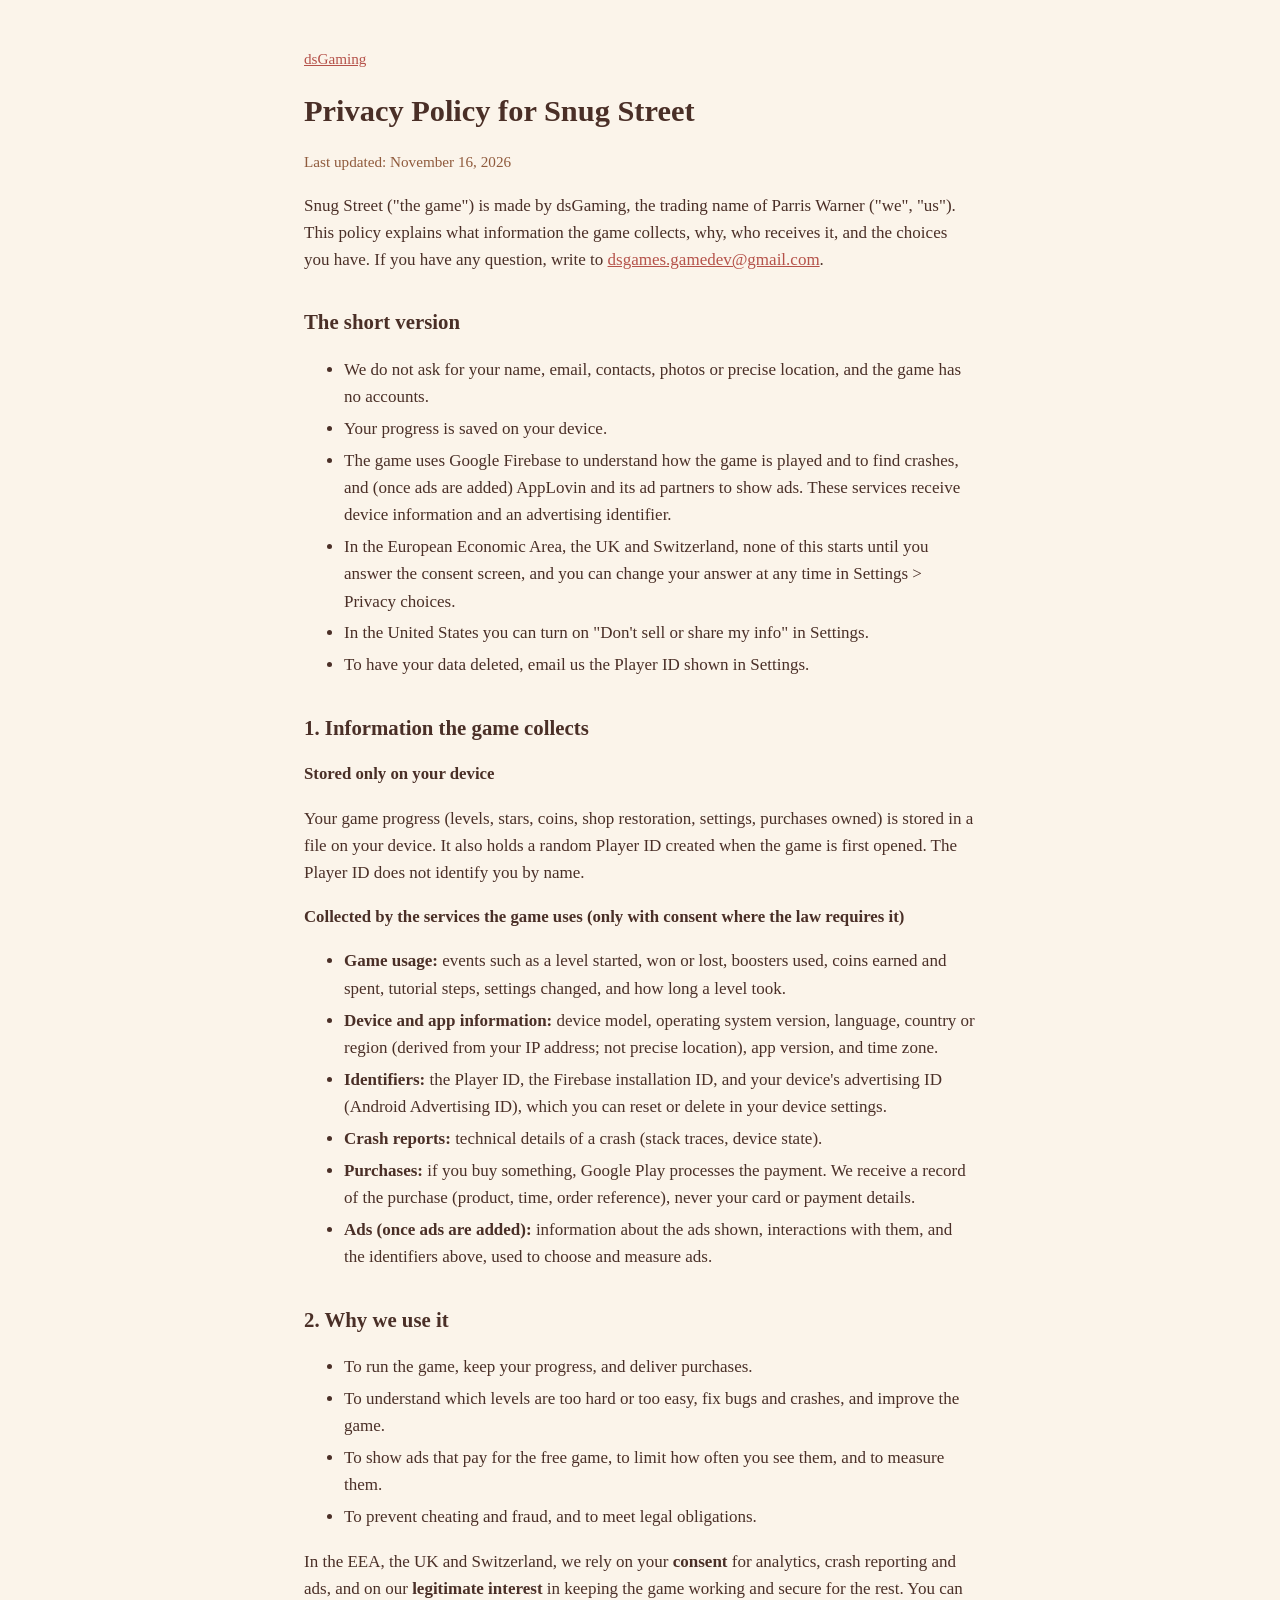
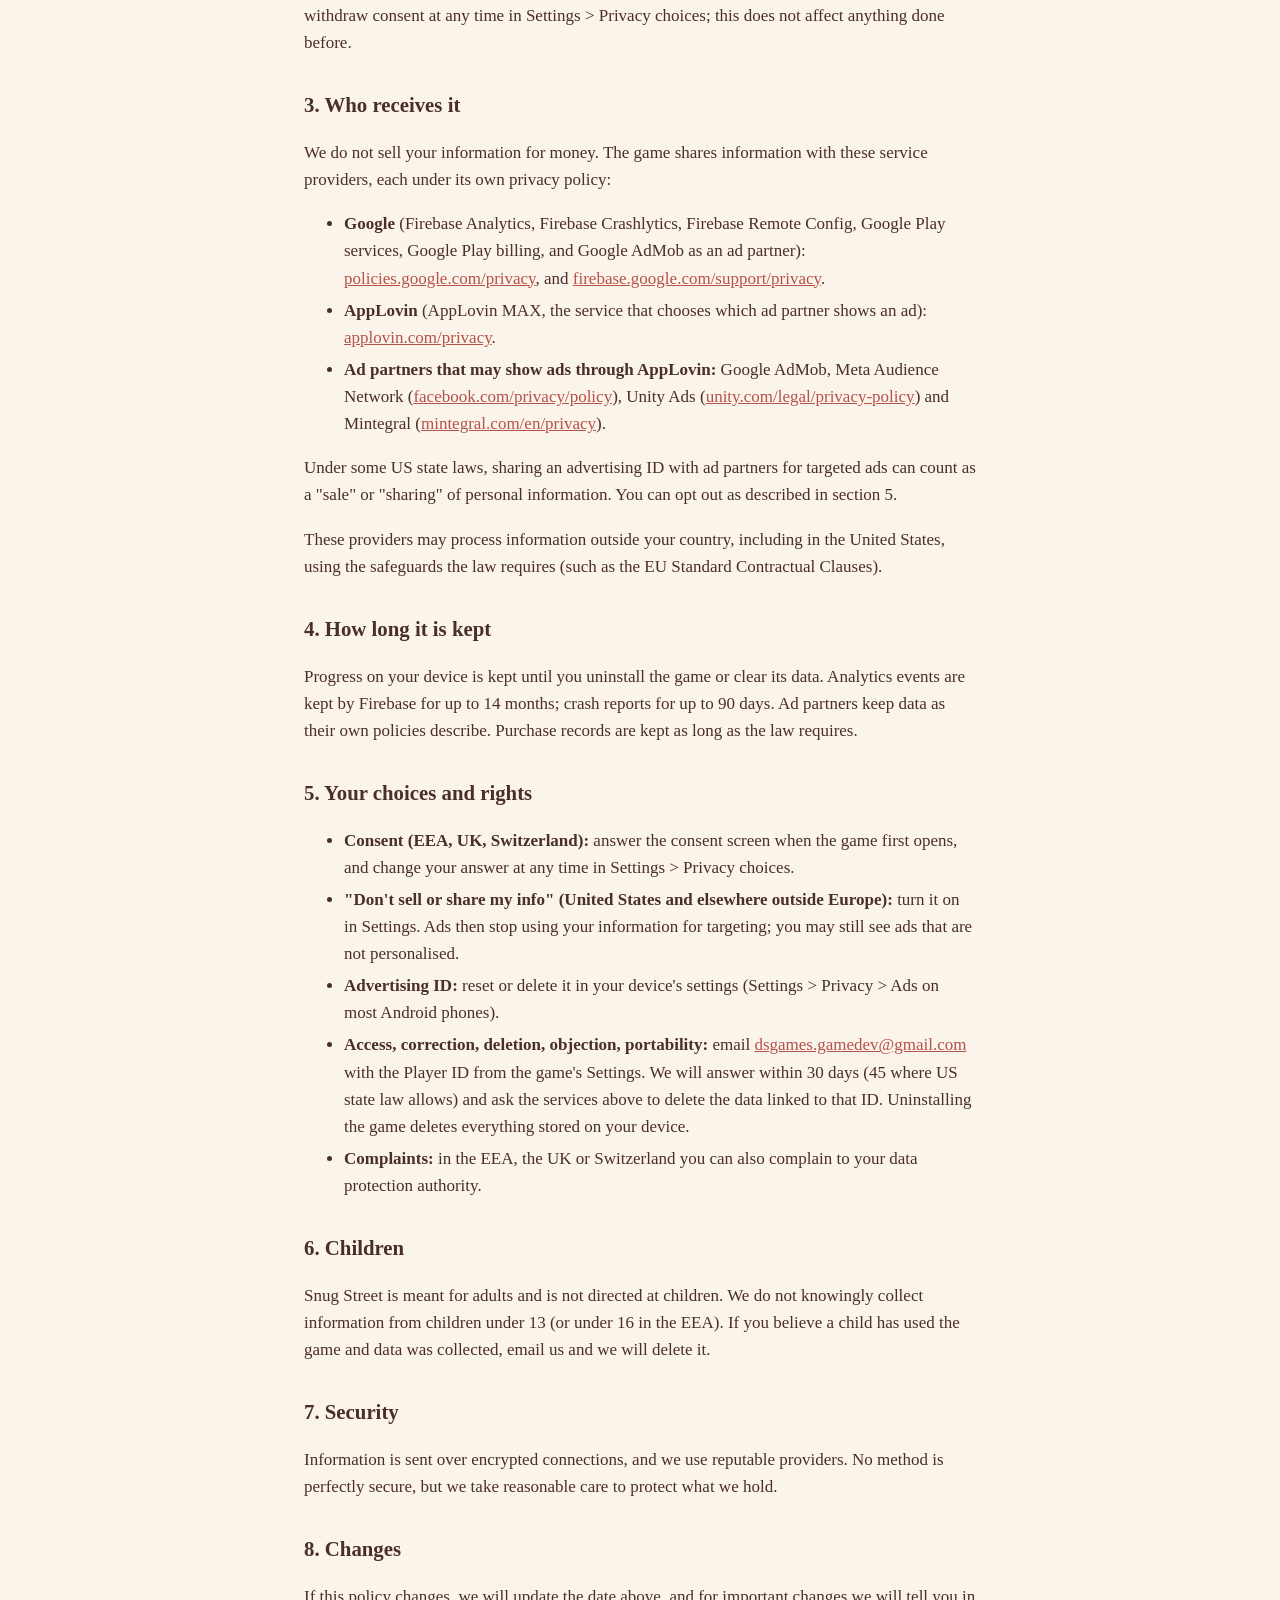
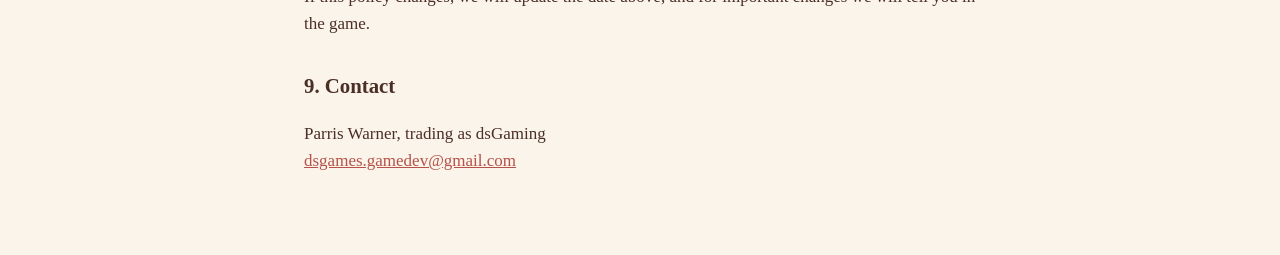
==== privacy.html @ 429a9362 "Privacy policy, terms and contact Co-Authored-By: Claude Opus 5.5 <noreply@anthropic.com>" ====
<!doctype html>
<html lang="en">
<head>
<meta charset="utf-8">
<meta name="viewport" content="width=device-width, initial-scale=1">
<title>Snug Street: Privacy Policy</title>
<link rel="stylesheet" href="style.css">
</head>
<body>
<main>
<p class="back"><a href="index.html">dsGaming</a></p>
<h1>Privacy Policy for Snug Street</h1>
<p class="meta">Last updated: November 16, 2026</p>

<p>Snug Street ("the game") is made by dsGaming, the trading name of Parris Warner ("we", "us"). This policy explains
what information the game collects, why, who receives it, and the choices you have. If you have any question, write to
<a href="mailto:dsgames.gamedev@gmail.com">dsgames.gamedev@gmail.com</a>.</p>

<h2>The short version</h2>
<ul>
<li>We do not ask for your name, email, contacts, photos or precise location, and the game has no accounts.</li>
<li>Your progress is saved on your device.</li>
<li>The game uses Google Firebase to understand how the game is played and to find crashes, and (once ads are
added) AppLovin and its ad partners to show ads. These services receive device information and an advertising
identifier.</li>
<li>In the European Economic Area, the UK and Switzerland, none of this starts until you answer the consent screen,
and you can change your answer at any time in Settings &gt; Privacy choices.</li>
<li>In the United States you can turn on "Don't sell or share my info" in Settings.</li>
<li>To have your data deleted, email us the Player ID shown in Settings.</li>
</ul>

<h2>1. Information the game collects</h2>
<h3>Stored only on your device</h3>
<p>Your game progress (levels, stars, coins, shop restoration, settings, purchases owned) is stored in a file on your
device. It also holds a random Player ID created when the game is first opened. The Player ID does not identify you
by name.</p>

<h3>Collected by the services the game uses (only with consent where the law requires it)</h3>
<ul>
<li><strong>Game usage:</strong> events such as a level started, won or lost, boosters used, coins earned and spent,
tutorial steps, settings changed, and how long a level took.</li>
<li><strong>Device and app information:</strong> device model, operating system version, language, country or
region (derived from your IP address; not precise location), app version, and time zone.</li>
<li><strong>Identifiers:</strong> the Player ID, the Firebase installation ID, and your device's advertising ID
(Android Advertising ID), which you can reset or delete in your device settings.</li>
<li><strong>Crash reports:</strong> technical details of a crash (stack traces, device state).</li>
<li><strong>Purchases:</strong> if you buy something, Google Play processes the payment. We receive a record of the
purchase (product, time, order reference), never your card or payment details.</li>
<li><strong>Ads (once ads are added):</strong> information about the ads shown, interactions with them, and the
identifiers above, used to choose and measure ads.</li>
</ul>

<h2>2. Why we use it</h2>
<ul>
<li>To run the game, keep your progress, and deliver purchases.</li>
<li>To understand which levels are too hard or too easy, fix bugs and crashes, and improve the game.</li>
<li>To show ads that pay for the free game, to limit how often you see them, and to measure them.</li>
<li>To prevent cheating and fraud, and to meet legal obligations.</li>
</ul>
<p>In the EEA, the UK and Switzerland, we rely on your <strong>consent</strong> for analytics, crash reporting and ads,
and on our <strong>legitimate interest</strong> in keeping the game working and secure for the rest. You can withdraw
consent at any time in Settings &gt; Privacy choices; this does not affect anything done before.</p>

<h2>3. Who receives it</h2>
<p>We do not sell your information for money. The game shares information with these service providers, each under
its own privacy policy:</p>
<ul>
<li><strong>Google</strong> (Firebase Analytics, Firebase Crashlytics, Firebase Remote Config, Google Play services,
Google Play billing, and Google AdMob as an ad partner): <a href="https://policies.google.com/privacy">policies.google.com/privacy</a>,
and <a href="https://firebase.google.com/support/privacy">firebase.google.com/support/privacy</a>.</li>
<li><strong>AppLovin</strong> (AppLovin MAX, the service that chooses which ad partner shows an ad):
<a href="https://www.applovin.com/privacy/">applovin.com/privacy</a>.</li>
<li><strong>Ad partners that may show ads through AppLovin:</strong> Google AdMob, Meta Audience Network
(<a href="https://www.facebook.com/privacy/policy/">facebook.com/privacy/policy</a>), Unity Ads
(<a href="https://unity.com/legal/privacy-policy">unity.com/legal/privacy-policy</a>) and Mintegral
(<a href="https://www.mintegral.com/en/privacy">mintegral.com/en/privacy</a>).</li>
</ul>
<p>Under some US state laws, sharing an advertising ID with ad partners for targeted ads can count as a "sale" or
"sharing" of personal information. You can opt out as described in section 5.</p>
<p>These providers may process information outside your country, including in the United States, using the safeguards
the law requires (such as the EU Standard Contractual Clauses).</p>

<h2>4. How long it is kept</h2>
<p>Progress on your device is kept until you uninstall the game or clear its data. Analytics events are kept by
Firebase for up to 14 months; crash reports for up to 90 days. Ad partners keep data as their own policies describe.
Purchase records are kept as long as the law requires.</p>

<h2>5. Your choices and rights</h2>
<ul>
<li><strong>Consent (EEA, UK, Switzerland):</strong> answer the consent screen when the game first opens, and change
your answer at any time in Settings &gt; Privacy choices.</li>
<li><strong>"Don't sell or share my info" (United States and elsewhere outside Europe):</strong> turn it on in
Settings. Ads then stop using your information for targeting; you may still see ads that are not personalised.</li>
<li><strong>Advertising ID:</strong> reset or delete it in your device's settings (Settings &gt; Privacy &gt; Ads on
most Android phones).</li>
<li><strong>Access, correction, deletion, objection, portability:</strong> email
<a href="mailto:dsgames.gamedev@gmail.com">dsgames.gamedev@gmail.com</a> with the Player ID from the game's Settings. We will answer
within 30 days (45 where US state law allows) and ask the services above to delete the data linked to that ID.
Uninstalling the game deletes everything stored on your device.</li>
<li><strong>Complaints:</strong> in the EEA, the UK or Switzerland you can also complain to your data protection
authority.</li>
</ul>

<h2>6. Children</h2>
<p>Snug Street is meant for adults and is not directed at children. We do not knowingly collect information from
children under 13 (or under 16 in the EEA). If you believe a child has used the game and data was collected, email us
and we will delete it.</p>

<h2>7. Security</h2>
<p>Information is sent over encrypted connections, and we use reputable providers. No method is perfectly secure, but
we take reasonable care to protect what we hold.</p>

<h2>8. Changes</h2>
<p>If this policy changes, we will update the date above, and for important changes we will tell you in the game.</p>

<h2>9. Contact</h2>
<p>Parris Warner, trading as dsGaming<br>
<a href="mailto:dsgames.gamedev@gmail.com">dsgames.gamedev@gmail.com</a></p>
</main>
</body>
</html>
---- style.css ----
:root { --bg: #fbf4ea; --ink: #4a2f27; --soft: #8f5a3c; --link: #b5524a; }
@media (prefers-color-scheme: dark) { :root { --bg: #2b211d; --ink: #f3e6d6; --soft: #d6b393; --link: #f0a08f; } }
html { background: var(--bg); }
body { margin: 0; color: var(--ink); font: 17px/1.6 Georgia, "Times New Roman", serif; }
main { max-width: 42rem; margin: 0 auto; padding: 2rem 16px 4rem; }
h1 { font-size: 1.9rem; line-height: 1.25; }
h2 { font-size: 1.3rem; margin-top: 2rem; }
h3 { font-size: 1.05rem; }
a { color: var(--link); }
.meta, .back { color: var(--soft); font-size: 0.95rem; }
li { margin: 0.3rem 0; }
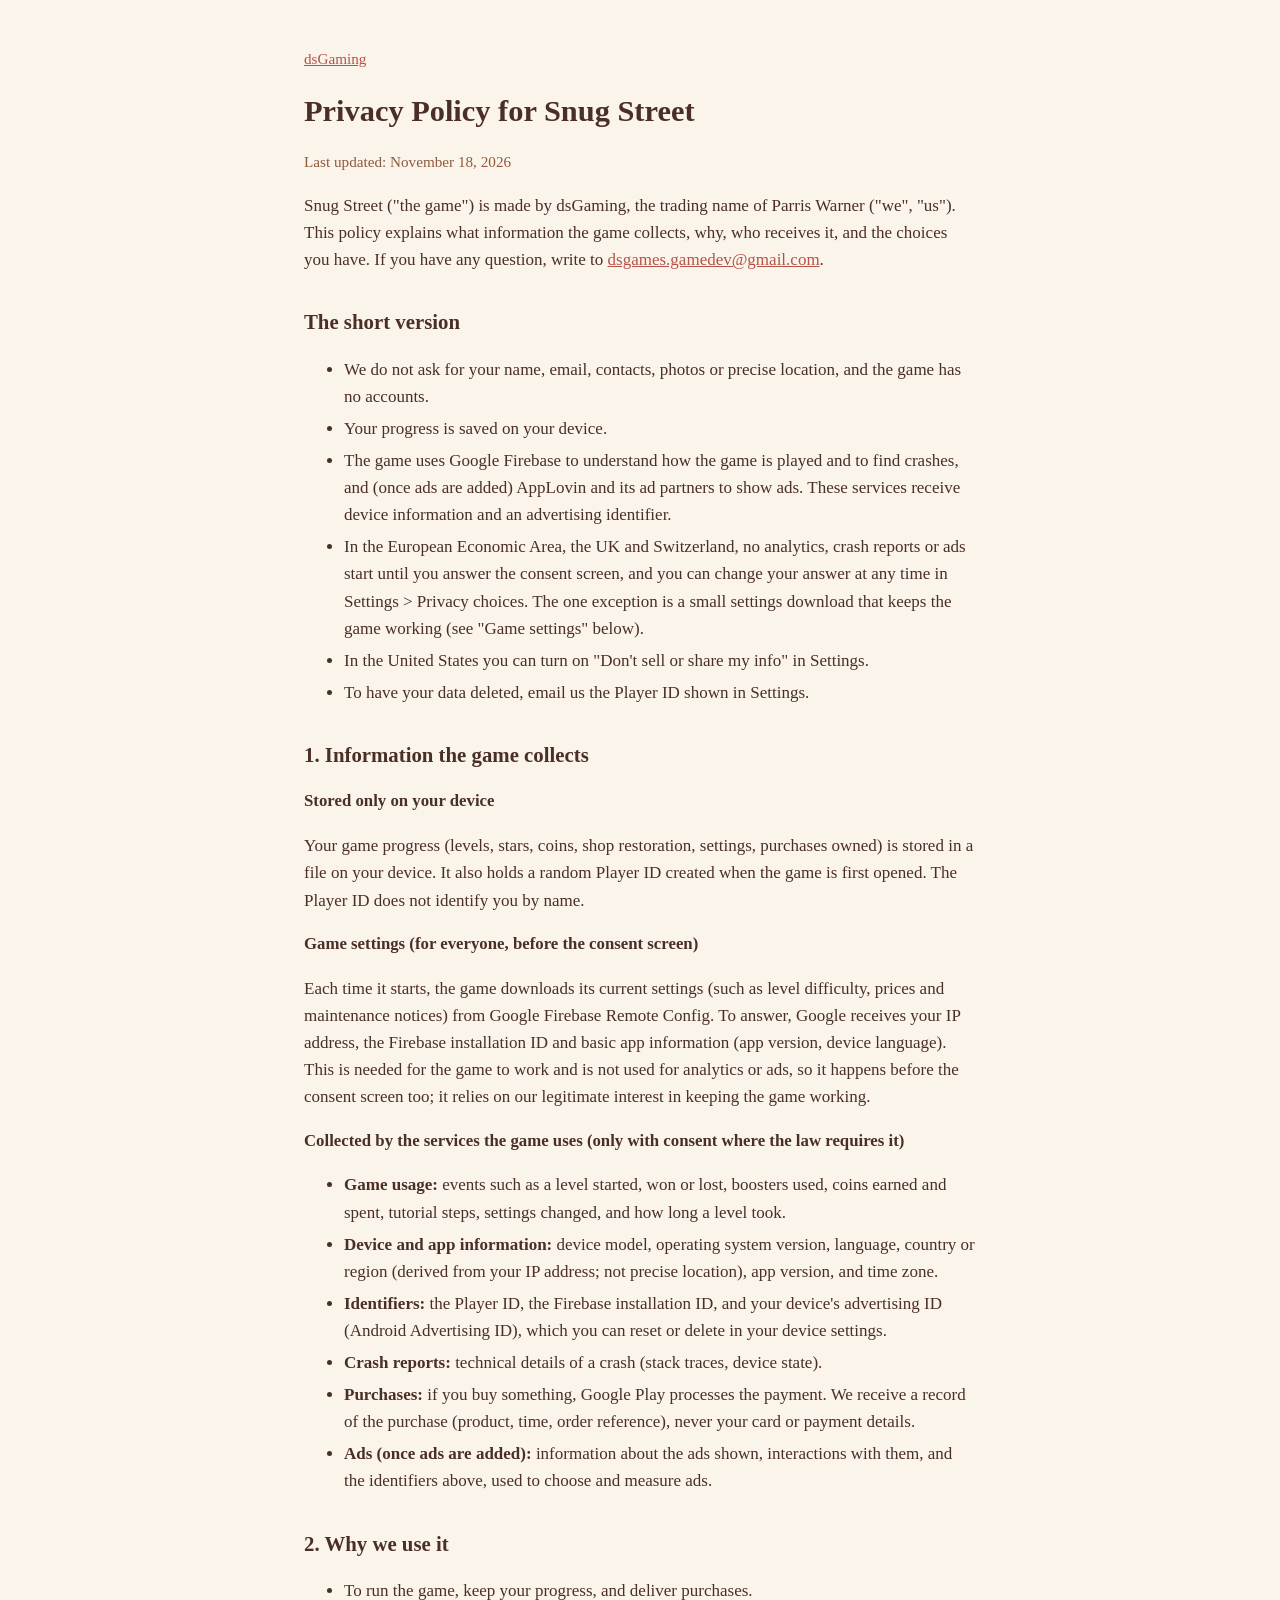
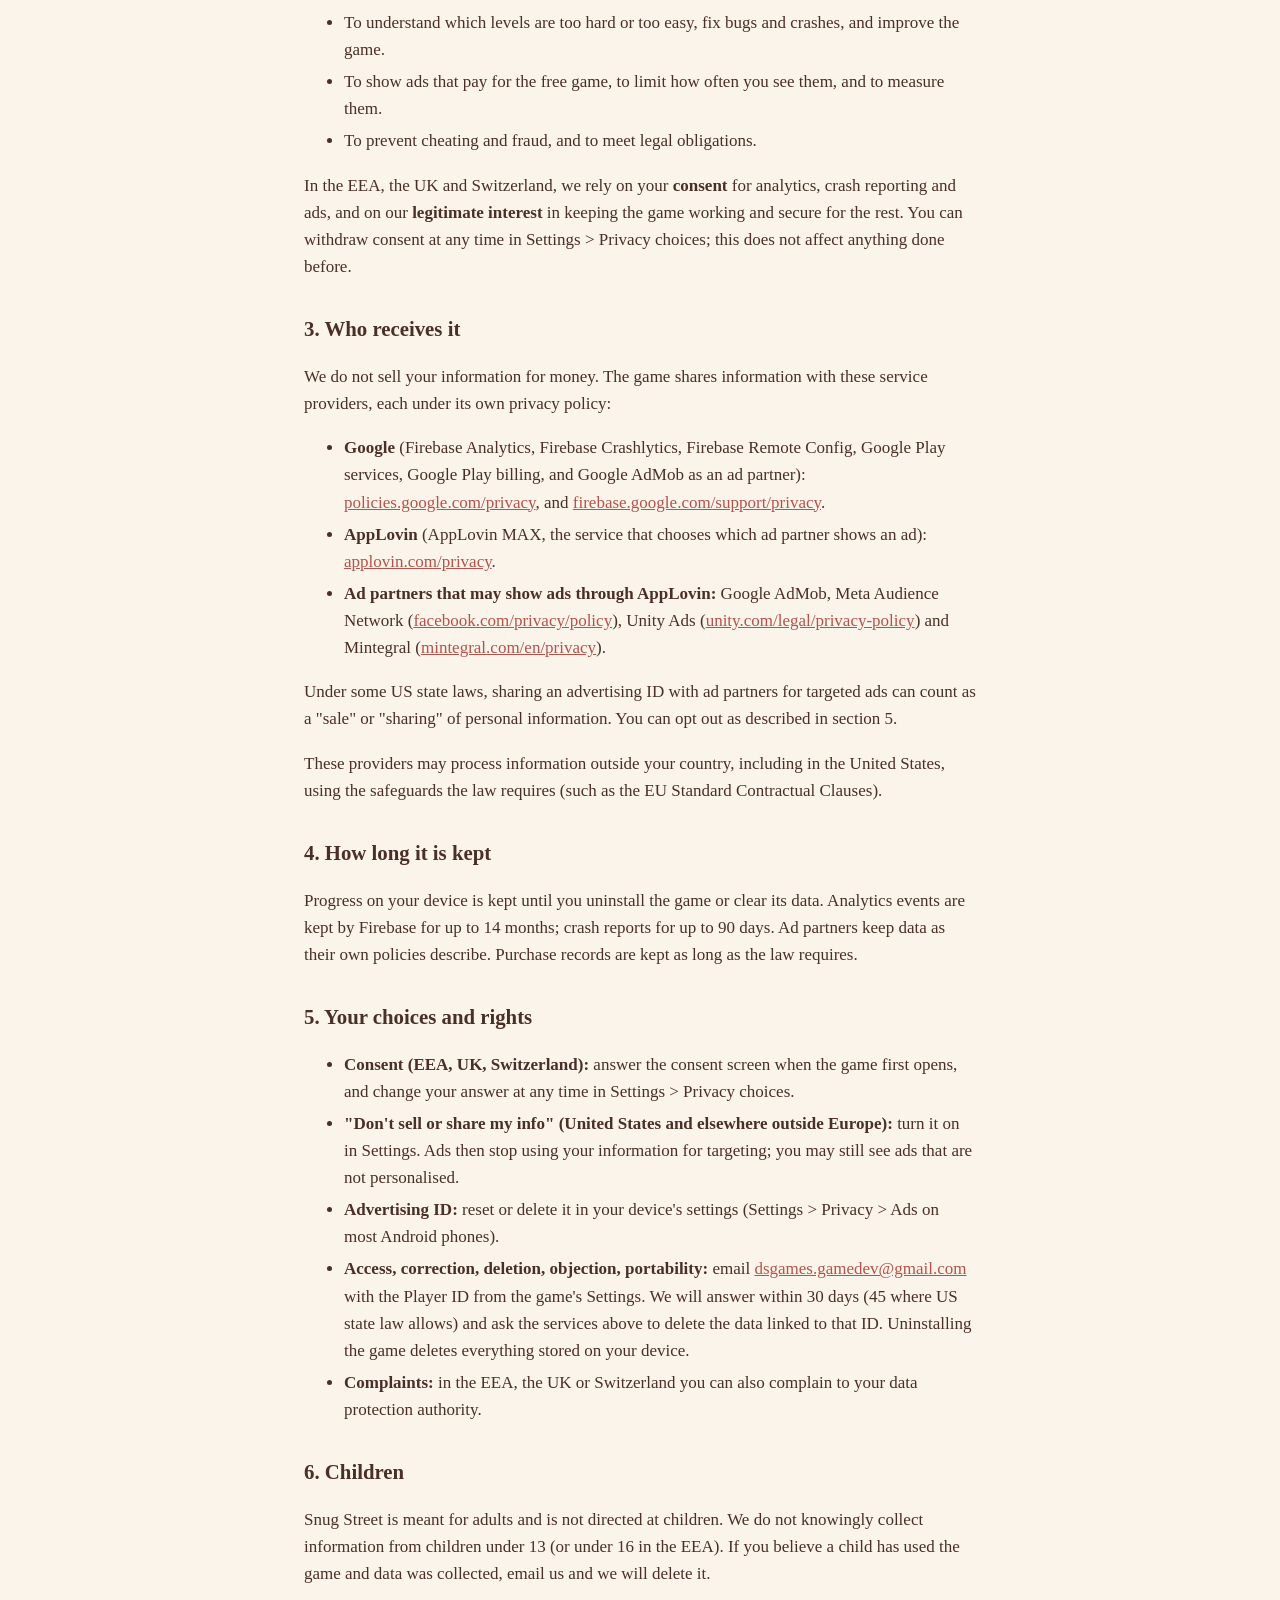
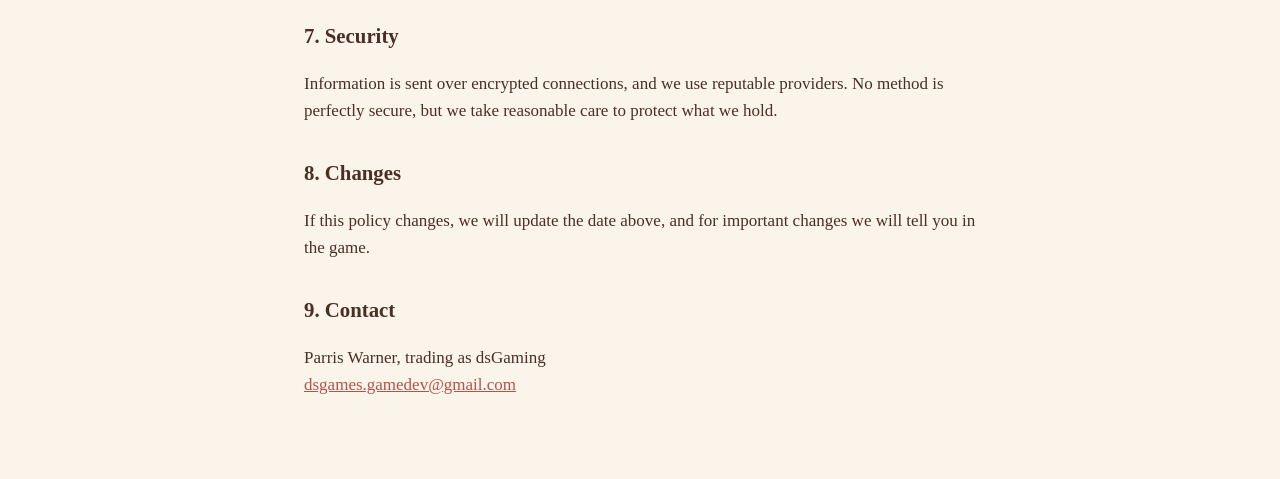
==== commit 3baeba67: "Privacy policy: game settings download before the consent screen" ====
--- a/privacy.html
+++ b/privacy.html
@@ -10,7 +10,7 @@
 <main>
 <p class="back"><a href="index.html">dsGaming</a></p>
 <h1>Privacy Policy for Snug Street</h1>
-<p class="meta">Last updated: November 16, 2026</p>
+<p class="meta">Last updated: November 18, 2026</p>
 
 <p>Snug Street ("the game") is made by dsGaming, the trading name of Parris Warner ("we", "us"). This policy explains
 what information the game collects, why, who receives it, and the choices you have. If you have any question, write to
@@ -23,8 +23,9 @@
 <li>The game uses Google Firebase to understand how the game is played and to find crashes, and (once ads are
 added) AppLovin and its ad partners to show ads. These services receive device information and an advertising
 identifier.</li>
-<li>In the European Economic Area, the UK and Switzerland, none of this starts until you answer the consent screen,
-and you can change your answer at any time in Settings &gt; Privacy choices.</li>
+<li>In the European Economic Area, the UK and Switzerland, no analytics, crash reports or ads start until you answer
+the consent screen, and you can change your answer at any time in Settings &gt; Privacy choices. The one exception is
+a small settings download that keeps the game working (see "Game settings" below).</li>
 <li>In the United States you can turn on "Don't sell or share my info" in Settings.</li>
 <li>To have your data deleted, email us the Player ID shown in Settings.</li>
 </ul>
@@ -34,6 +35,13 @@
 <p>Your game progress (levels, stars, coins, shop restoration, settings, purchases owned) is stored in a file on your
 device. It also holds a random Player ID created when the game is first opened. The Player ID does not identify you
 by name.</p>
+
+<h3>Game settings (for everyone, before the consent screen)</h3>
+<p>Each time it starts, the game downloads its current settings (such as level difficulty, prices and maintenance
+notices) from Google Firebase Remote Config. To answer, Google receives your IP address, the Firebase installation ID
+and basic app information (app version, device language). This is needed for the game to work and is not used for
+analytics or ads, so it happens before the consent screen too; it relies on our legitimate interest in keeping the
+game working.</p>
 
 <h3>Collected by the services the game uses (only with consent where the law requires it)</h3>
 <ul>
